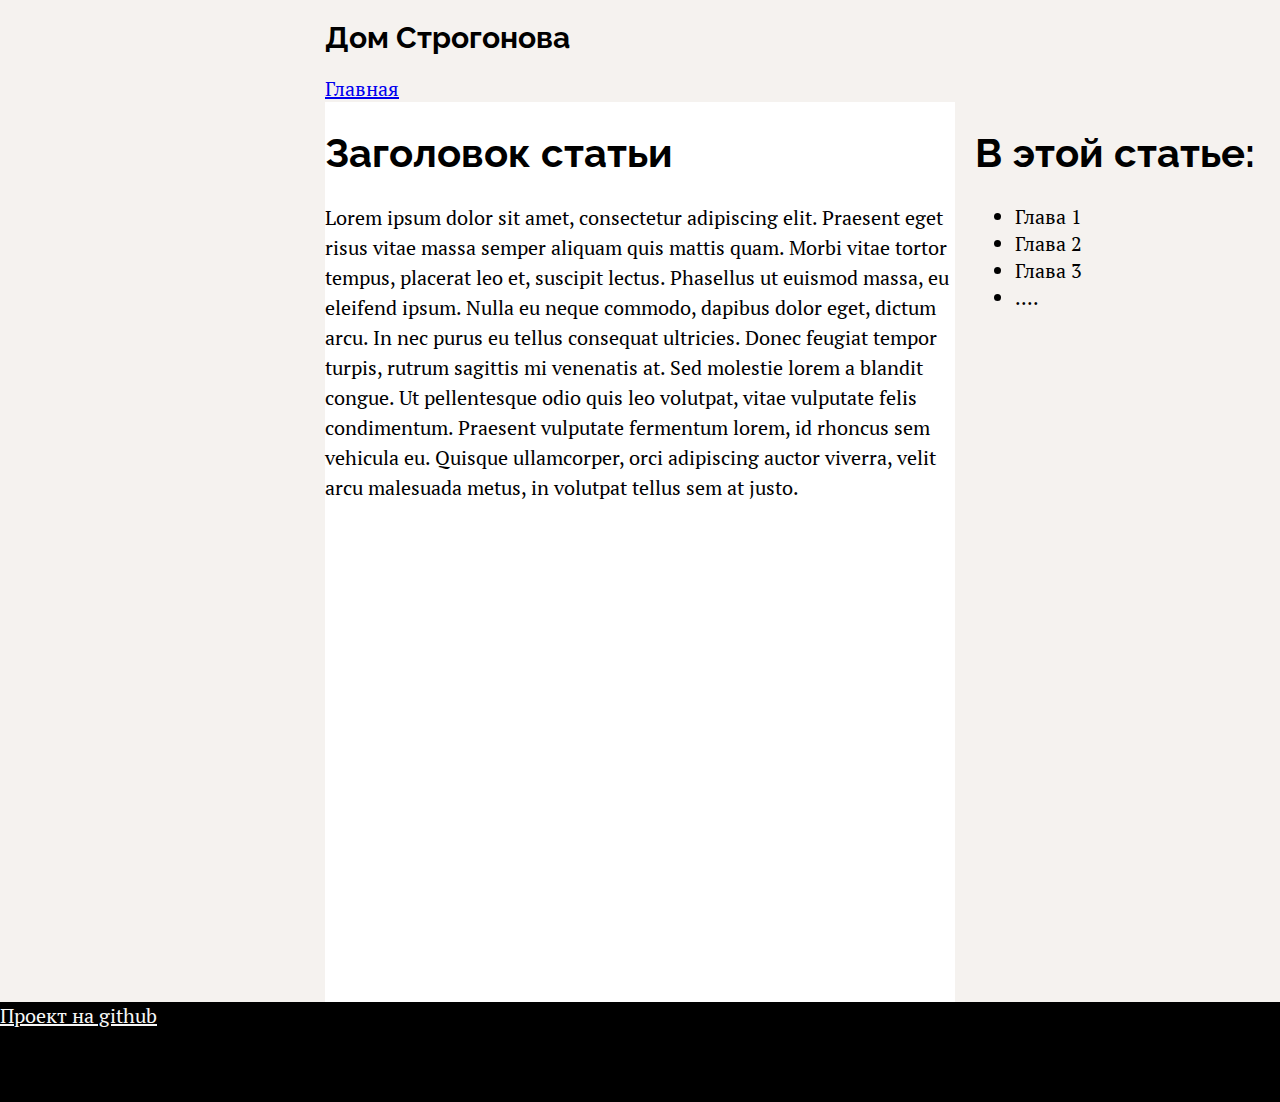
==== article.html @ 07bddcf1 "создан макет-сетка макет главной страницы; добавлен шаблон для статей;" ====
<!DOCTYPE html>
<html lang="en">
<head>
    <meta charset="UTF-8">
    <title>Статья</title>
    <link rel="stylesheet" href="styles.css">
</head>
<body>
<header> <!--The header element represents a group of introductory or navigational aids-->
    <div> <!--The hgroup element represents a heading and related content.-->
        <h1 class="logo">Дом Строгонова</h1>
        <a href="index.html">Главная</a>
    </div>
</header>
<aside class="">
    <h1>В этой статье:</h1>
    <ul>
        <li>Глава 1</li>
        <li>Глава 2</li>
        <li>Глава 3</li>
        <li>....</li>
    </ul>
</aside>
<main>
    <h1>Заголовок статьи</h1>
    <p>Lorem ipsum dolor sit amet, consectetur adipiscing elit. Praesent eget risus vitae massa semper aliquam quis
        mattis quam. Morbi vitae tortor tempus, placerat leo et, suscipit lectus. Phasellus ut euismod massa, eu
        eleifend ipsum. Nulla eu neque commodo, dapibus dolor eget, dictum arcu. In nec purus eu tellus consequat
        ultricies. Donec feugiat tempor turpis, rutrum sagittis mi venenatis at. Sed molestie lorem a blandit congue.
        Ut pellentesque odio quis leo volutpat, vitae vulputate felis condimentum. Praesent vulputate fermentum lorem,
        id rhoncus sem vehicula eu. Quisque ullamcorper, orci adipiscing auctor viverra, velit arcu malesuada metus, in
        volutpat tellus sem at justo.</p>
</main>
<footer>
    <a href="https://github.com/chaykovskogo11/chaykovskogo11" target="_blank">Проект на github</a>
</footer>
</body>
</html>
---- styles.css ----
@import url('https://fonts.googleapis.com/css2?family=Raleway:wght@700&display=swap');
@import url('https://fonts.googleapis.com/css2?family=PT+Serif:ital,wght@0,400;0,700;1,400&display=swap');

* {
    box-sizing: border-box;
}

body {
    margin: 0;
    font-family: 'PT Serif', serif;
    background-color: #f5f2ef;
    font-size: 20px;

    display: grid;
    grid-column-gap: 20px;
    grid-template-columns: repeat(12, 1fr);
}

h1, h2, h3,
h4, h5, h6 {
    font-family: 'Raleway', sans-serif;
}
.logo {
    font-size: 30px;
}
p {
    line-height: 1.5;
    margin: 0 auto 30px;
}
header {
    grid-column: 4 / 10;
}
header hgroup {
    display: flex;
    justify-content: space-between;
    align-items: baseline;
}
hgroup a {
    text-decoration: none;
    color: black;
    font-family: 'Raleway', sans-serif;
}
main {
    height: 100vh;
    background-color: #fff;
    grid-column: 4 / 10;
}
main hgroup {
    margin: 50px 50px 50px;
}
aside {
    grid-row: 2 / 3;
    grid-column: 10 / 13;
}
footer {
    grid-column: 1 / 13;
    display: flex;
    height: 100px;
    background-color: black;
}

footer * {
    color: #f7f7f7;
}
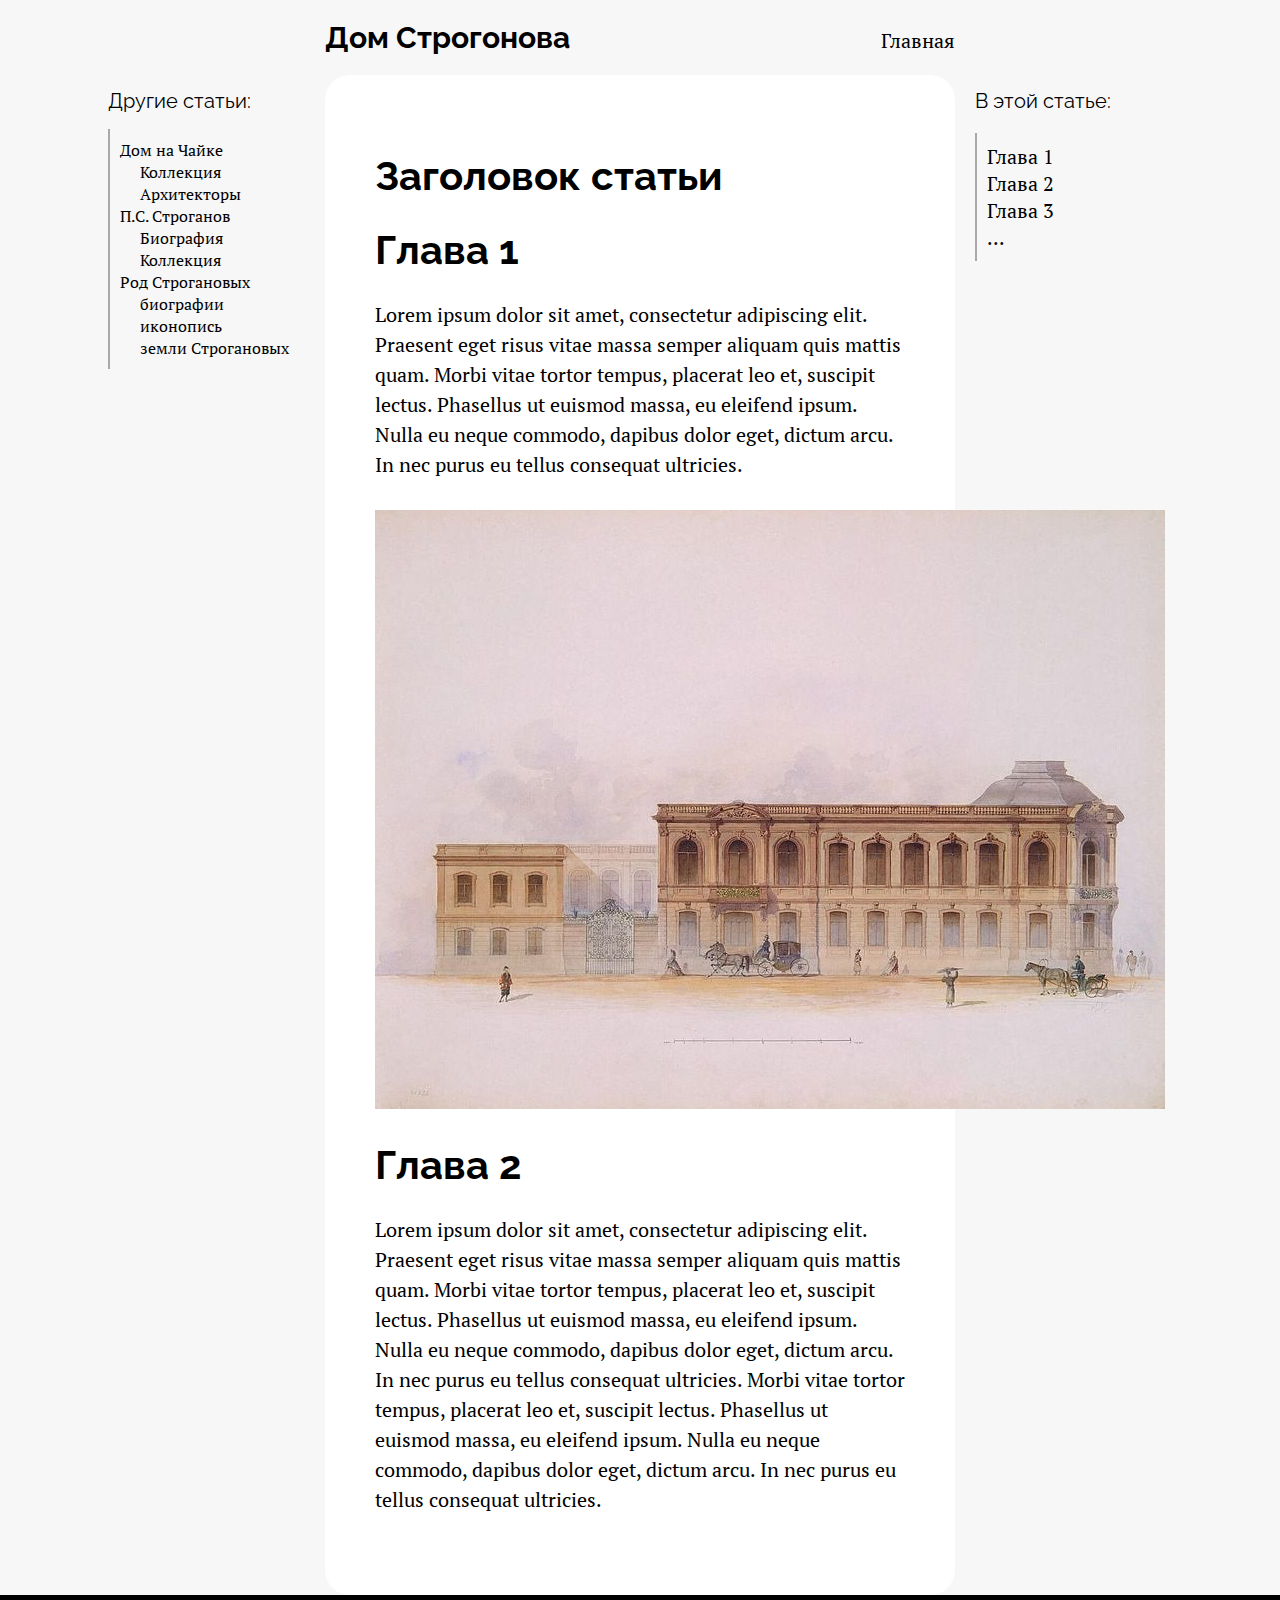
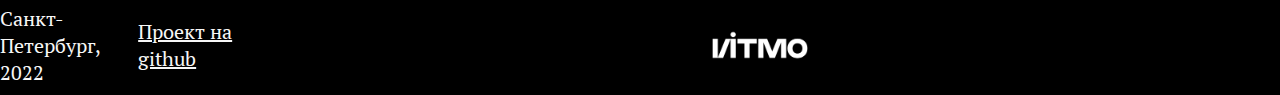
==== commit b6ff8aa8: "дополнение макета статьи" ====
--- a/article.html
+++ b/article.html
@@ -6,33 +6,74 @@
     <link rel="stylesheet" href="styles.css">
 </head>
 <body>
-<header> <!--The header element represents a group of introductory or navigational aids-->
-    <div> <!--The hgroup element represents a heading and related content.-->
-        <h1 class="logo">Дом Строгонова</h1>
-        <a href="index.html">Главная</a>
-    </div>
+<header>
+    <h1 class="logo">Дом Строгонова</h1>
+    <a class="fancy-a" href="index.html">Главная</a>
 </header>
-<aside class="">
+<nav class="list-of-articles">
+    <h1>Другие статьи:</h1>
+    <ul>
+        <li>Дом на Чайке
+            <ul>
+                <li>Коллекция</li>
+                <li>Архитекторы</li>
+            </ul>
+        </li>
+        <li>П.С. Строганов
+            <ul>
+                <li>Биография</li>
+                <li>Коллекция</li>
+            </ul>
+        </li>
+        <li>Род Строгановых
+            <ul>
+                <li>биографии</li>
+                <li>иконопись</li>
+                <li>земли Строгановых</li>
+            </ul>
+        </li>
+    </ul>
+</nav>
+<nav class="list-of-contents">
     <h1>В этой статье:</h1>
     <ul>
-        <li>Глава 1</li>
-        <li>Глава 2</li>
+        <li><a class="fancy-a" href="#chapter-1">Глава 1</a></li>
+        <li><a class="fancy-a" href="#chapter-2">Глава 2</a></li>
         <li>Глава 3</li>
-        <li>....</li>
+        <li>...</li>
     </ul>
-</aside>
+</nav>
 <main>
     <h1>Заголовок статьи</h1>
-    <p>Lorem ipsum dolor sit amet, consectetur adipiscing elit. Praesent eget risus vitae massa semper aliquam quis
-        mattis quam. Morbi vitae tortor tempus, placerat leo et, suscipit lectus. Phasellus ut euismod massa, eu
-        eleifend ipsum. Nulla eu neque commodo, dapibus dolor eget, dictum arcu. In nec purus eu tellus consequat
-        ultricies. Donec feugiat tempor turpis, rutrum sagittis mi venenatis at. Sed molestie lorem a blandit congue.
-        Ut pellentesque odio quis leo volutpat, vitae vulputate felis condimentum. Praesent vulputate fermentum lorem,
-        id rhoncus sem vehicula eu. Quisque ullamcorper, orci adipiscing auctor viverra, velit arcu malesuada metus, in
-        volutpat tellus sem at justo.</p>
+    <article>
+        <section id="chapter-1">
+            <h1>Глава 1</h1>
+            <p>Lorem ipsum dolor sit amet, consectetur adipiscing elit. Praesent eget risus vitae massa semper aliquam
+                quis
+                mattis quam. Morbi vitae tortor tempus, placerat leo et, suscipit lectus. Phasellus ut euismod massa, eu
+                eleifend ipsum. Nulla eu neque commodo, dapibus dolor eget, dictum arcu. In nec purus eu tellus
+                consequat
+                ultricies.</p>
+            <img src="photo_2022-10-04_21-31-27.jpg">
+        </section>
+        <section id="chapter-2">
+            <h1>Глава 2</h1>
+            <p>Lorem ipsum dolor sit amet, consectetur adipiscing elit. Praesent eget risus vitae massa semper aliquam
+                quis
+                mattis quam. Morbi vitae tortor tempus, placerat leo et, suscipit lectus. Phasellus ut euismod massa, eu
+                eleifend ipsum. Nulla eu neque commodo, dapibus dolor eget, dictum arcu. In nec purus eu tellus
+                consequat
+                ultricies. Morbi vitae tortor tempus, placerat leo et, suscipit lectus. Phasellus ut euismod massa, eu
+                eleifend ipsum. Nulla eu neque commodo, dapibus dolor eget, dictum arcu. In nec purus eu tellus
+                consequat
+                ultricies.</p>
+        </section>
+    </article>
 </main>
 <footer>
+    <p>Санкт-Петербург, 2022</p>
     <a href="https://github.com/chaykovskogo11/chaykovskogo11" target="_blank">Проект на github</a>
+    <img class="itmo-logo" src="itmo.png">
 </footer>
 </body>
 </html>--- a/styles.css
+++ b/styles.css
@@ -1,4 +1,4 @@
-@import url('https://fonts.googleapis.com/css2?family=Raleway:wght@700&display=swap');
+@import url('https://fonts.googleapis.com/css2?family=Raleway:wght@500;700&display=swap');
 @import url('https://fonts.googleapis.com/css2?family=PT+Serif:ital,wght@0,400;0,700;1,400&display=swap');
 
 * {
@@ -8,7 +8,7 @@
 body {
     margin: 0;
     font-family: 'PT Serif', serif;
-    background-color: #f5f2ef;
+    background-color: #f7f7f7;
     font-size: 20px;
 
     display: grid;
@@ -20,45 +20,83 @@
 h4, h5, h6 {
     font-family: 'Raleway', sans-serif;
 }
+
 .logo {
     font-size: 30px;
 }
-p {
+
+main p {
     line-height: 1.5;
     margin: 0 auto 30px;
 }
+
 header {
     grid-column: 4 / 10;
-}
-header hgroup {
     display: flex;
     justify-content: space-between;
     align-items: baseline;
 }
-hgroup a {
+
+.fancy-a:hover {
+    text-decoration: underline black;
+}
+
+.fancy-a {
     text-decoration: none;
     color: black;
-    font-family: 'Raleway', sans-serif;
 }
+
 main {
-    height: 100vh;
+    border-radius: 25px;
     background-color: #fff;
     grid-column: 4 / 10;
+    padding: 50px;
 }
+
 main hgroup {
     margin: 50px 50px 50px;
 }
-aside {
+
+nav > ul {
+    list-style-type: none;
+    padding: 10px;
+    border-left: solid 2px darkgray;
+}
+
+nav ul ul {
+    list-style-type: none;
+    padding-left: 20px;
+}
+
+nav h1 {
+    font-size: 20px;
+    font-weight: normal;
+}
+
+.list-of-contents {
+    position: sticky;
     grid-row: 2 / 3;
     grid-column: 10 / 13;
 }
+
+.list-of-articles {
+    grid-column: 2 / 4;
+    grid-row: 2 / 3;
+    font-size: 16px;
+}
+
 footer {
     grid-column: 1 / 13;
     display: flex;
+    align-items: center;
     height: 100px;
     background-color: black;
 }
 
 footer * {
     color: #f7f7f7;
+}
+
+.itmo-logo {
+    scale: 10%;
 }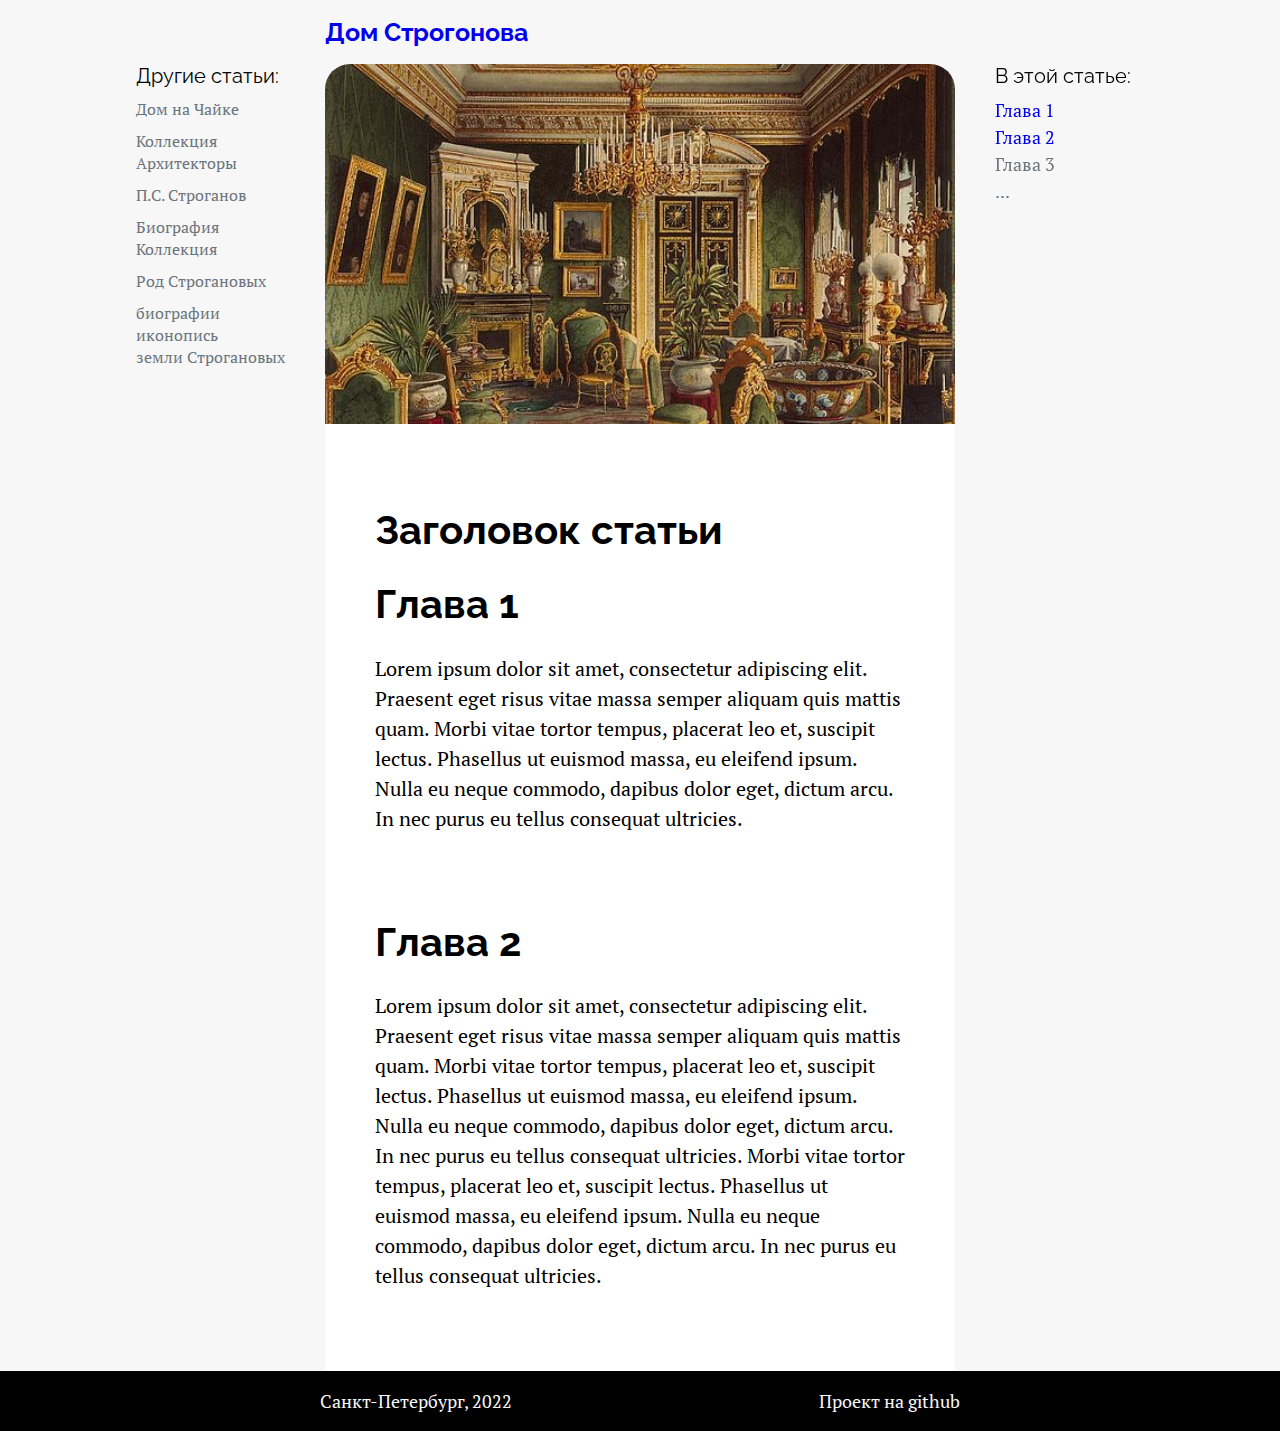
==== commit cab08f08: "шаблон для статей, список глав, футер" ====
--- a/article.html
+++ b/article.html
@@ -7,8 +7,7 @@
 </head>
 <body>
 <header>
-    <h1 class="logo">Дом Строгонова</h1>
-    <a class="fancy-a" href="index.html">Главная</a>
+    <h1 class="logo"><a href="index.html">Дом Строгонова</a></h1>
 </header>
 <nav class="list-of-articles">
     <h1>Другие статьи:</h1>
@@ -37,15 +36,16 @@
 <nav class="list-of-contents">
     <h1>В этой статье:</h1>
     <ul>
-        <li><a class="fancy-a" href="#chapter-1">Глава 1</a></li>
-        <li><a class="fancy-a" href="#chapter-2">Глава 2</a></li>
+        <li><a href="#chapter-1">Глава 1</a></li>
+        <li><a href="#chapter-2">Глава 2</a></li>
         <li>Глава 3</li>
         <li>...</li>
     </ul>
 </nav>
 <main>
-    <h1>Заголовок статьи</h1>
+    <img class="banner" src="img/photo_2022-10-12_23-13-34.jpg" alt="">
     <article>
+        <h1>Заголовок статьи</h1>
         <section id="chapter-1">
             <h1>Глава 1</h1>
             <p>Lorem ipsum dolor sit amet, consectetur adipiscing elit. Praesent eget risus vitae massa semper aliquam
@@ -54,7 +54,7 @@
                 eleifend ipsum. Nulla eu neque commodo, dapibus dolor eget, dictum arcu. In nec purus eu tellus
                 consequat
                 ultricies.</p>
-            <img src="photo_2022-10-04_21-31-27.jpg">
+            <img src="img/photo_2022-10-04_21-31-27.jpg" alt="">
         </section>
         <section id="chapter-2">
             <h1>Глава 2</h1>
@@ -71,9 +71,10 @@
     </article>
 </main>
 <footer>
-    <p>Санкт-Петербург, 2022</p>
-    <a href="https://github.com/chaykovskogo11/chaykovskogo11" target="_blank">Проект на github</a>
-    <img class="itmo-logo" src="itmo.png">
+    <section>
+        <p>Санкт-Петербург, 2022</p>
+        <a href="https://github.com/chaykovskogo11/chaykovskogo11" target="_blank">Проект на github</a>
+    </section>
 </footer>
 </body>
 </html>--- a/styles.css
+++ b/styles.css
@@ -7,13 +7,13 @@
 
 body {
     margin: 0;
+    background-color: #f7f7f7;
     font-family: 'PT Serif', serif;
-    background-color: #f7f7f7;
     font-size: 20px;
 
     display: grid;
+    grid-template-columns: repeat(12, 1fr);
     grid-column-gap: 20px;
-    grid-template-columns: repeat(12, 1fr);
 }
 
 h1, h2, h3,
@@ -22,12 +22,16 @@
 }
 
 .logo {
-    font-size: 30px;
+    font-size: 25px;
 }
 
 main p {
     line-height: 1.5;
     margin: 0 auto 30px;
+}
+
+img {
+    width: 100%;
 }
 
 header {
@@ -37,66 +41,100 @@
     align-items: baseline;
 }
 
-.fancy-a:hover {
+a:visited {
+    color: inherit;
+}
+
+a:hover {
+    /*text-decoration: underline black;*/
+    color: rgb(52, 109, 219);
+}
+
+a:active {
+    color: black;
+}
+
+a {
+    text-decoration: none;
+}
+
+main {
+    grid-column: 4 / 10;
+    min-height: 100vh;
+    border-radius: 25px 25px 0 0;
+    background-color: #fff;
+}
+article {
+    padding: 50px;
+}
+article > h1 {
+    font-size: 40px;
+}
+.banner {
+    object-fit: cover;
+    max-height: 360px;
+    border-radius: inherit;
+}
+main a {
     text-decoration: underline black;
 }
 
-.fancy-a {
-    text-decoration: none;
-    color: black;
-}
-
-main {
-    border-radius: 25px;
-    background-color: #fff;
-    grid-column: 4 / 10;
-    padding: 50px;
-}
-
-main hgroup {
-    margin: 50px 50px 50px;
-}
-
-nav > ul {
+nav ul {
     list-style-type: none;
-    padding: 10px;
-    border-left: solid 2px darkgray;
-}
-
-nav ul ul {
-    list-style-type: none;
-    padding-left: 20px;
+    padding: 0;
+    margin: 10px 0;
+    color: #6c757d;
+    /*border-left: solid 2px darkgray;*/
 }
 
 nav h1 {
+    margin: 0;
     font-size: 20px;
     font-weight: normal;
 }
 
 .list-of-contents {
+    align-self: start;
     position: sticky;
+    top: 30px;
     grid-row: 2 / 3;
     grid-column: 10 / 13;
+    margin-left: 20px;
+    font-size: 18px;
+}
+
+.list-of-contents ul {
+    color: #6c757d;
+}
+
+.list-of-contents li {
+    margin-bottom: 3px;
 }
 
 .list-of-articles {
     grid-column: 2 / 4;
     grid-row: 2 / 3;
+    justify-self: end;
+    margin-right: 20px;
     font-size: 16px;
 }
 
 footer {
+    display: grid;
     grid-column: 1 / 13;
+    grid-template-columns: repeat(12, 1fr);
+    background-color: black;
+}
+
+footer section {
     display: flex;
+    grid-column: 4 / 10;
+    flex-wrap: wrap;
+    justify-content: space-between;
     align-items: center;
-    height: 100px;
-    background-color: black;
+    font-size: 18px;
 }
 
 footer * {
     color: #f7f7f7;
 }
-
-.itmo-logo {
-    scale: 10%;
-}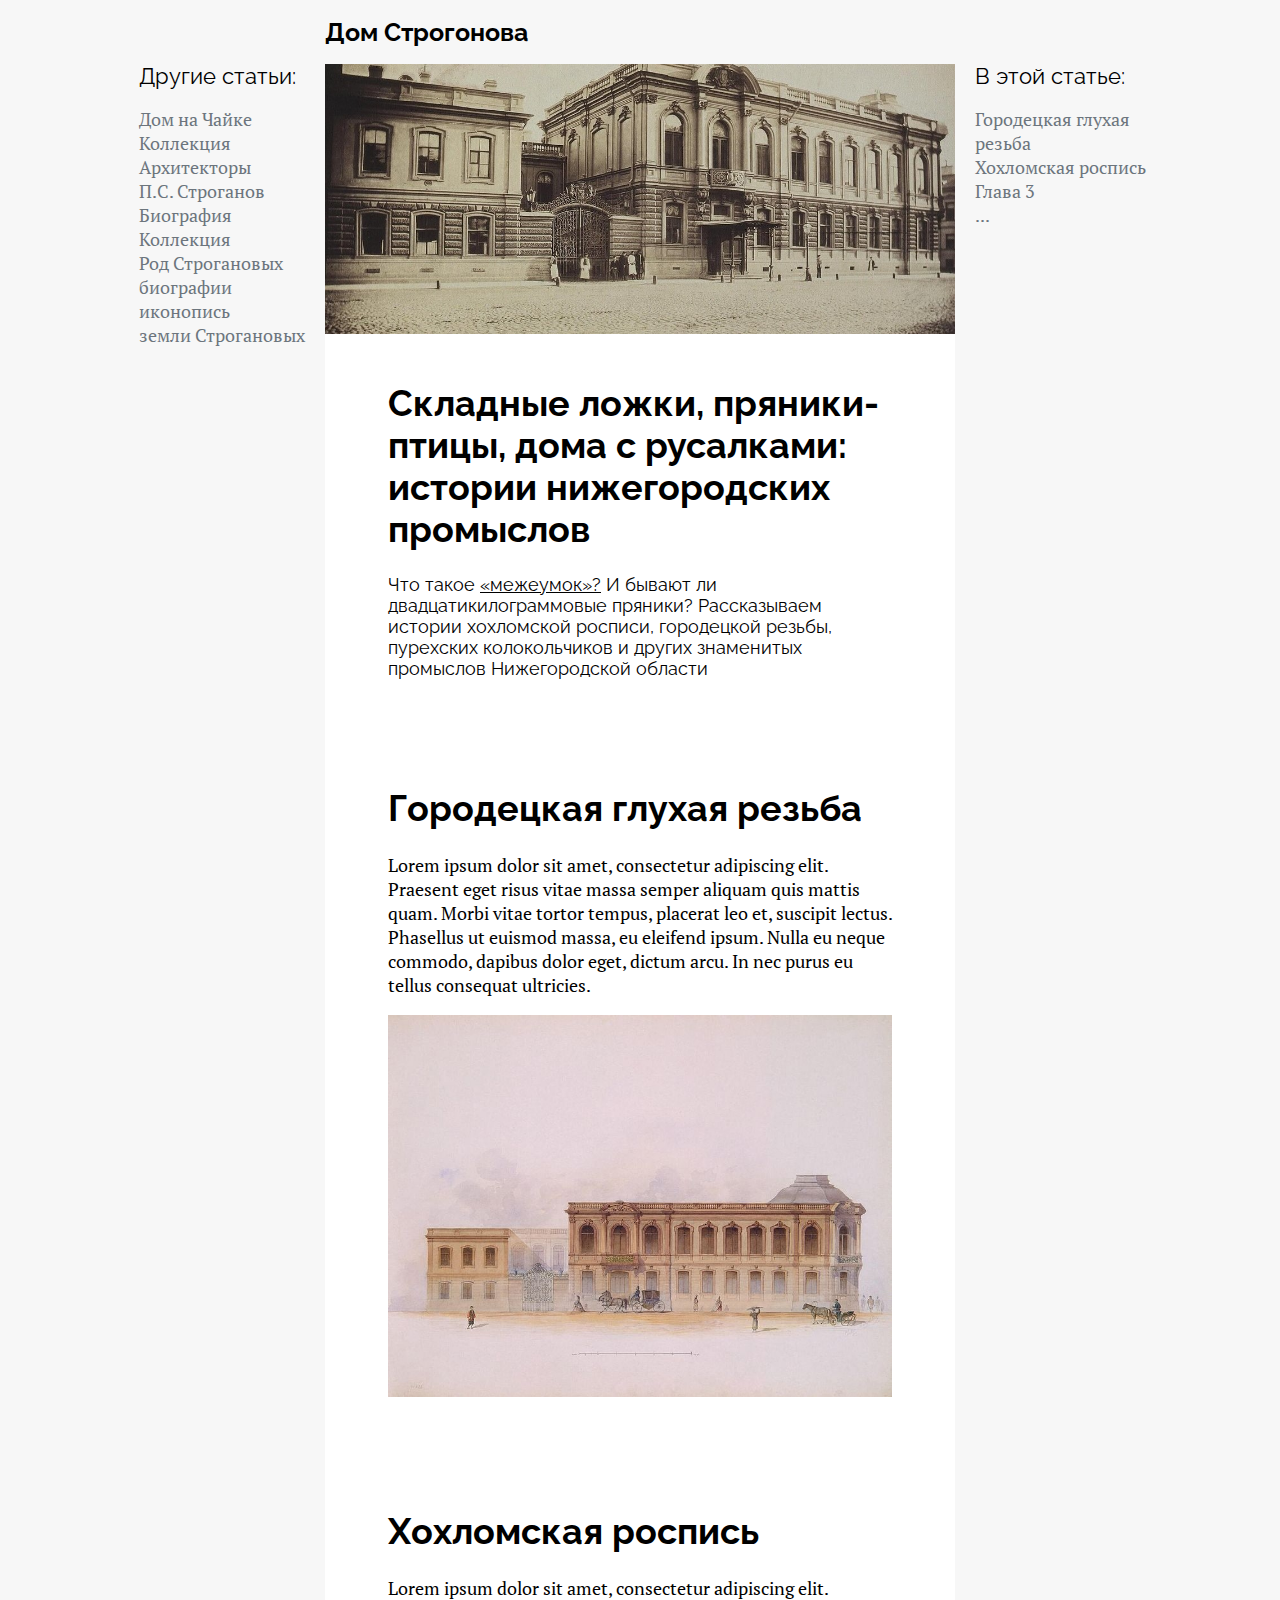
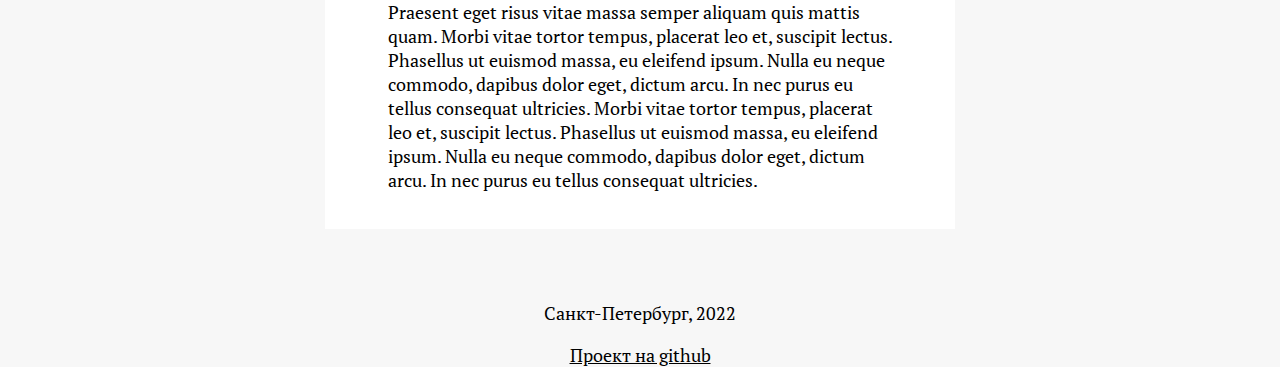
==== commit f3ceb4e8: "mobile version" ====
--- a/article.html
+++ b/article.html
@@ -2,79 +2,84 @@
 <html lang="en">
 <head>
     <meta charset="UTF-8">
+    <meta name="viewport" content="width=device-width,initial-scale=1" />
     <title>Статья</title>
     <link rel="stylesheet" href="styles.css">
 </head>
 <body>
-<header>
-    <h1 class="logo"><a href="index.html">Дом Строгонова</a></h1>
-</header>
-<nav class="list-of-articles">
-    <h1>Другие статьи:</h1>
-    <ul>
-        <li>Дом на Чайке
+    <header>
+        <h1 class="logo"><a href="index.html">Дом Строгонова</a></h1>
+        <img src="img/icons8-menu.svg" class="nav-button" alt="Навигация">
+    </header>
+    <nav class="list-of-articles" style="display: none">
+            <h1>Другие статьи:</h1>
             <ul>
-                <li>Коллекция</li>
-                <li>Архитекторы</li>
+                <li>Дом на Чайке
+                    <ul>
+                        <li>Коллекция</li>
+                        <li>Архитекторы</li>
+                    </ul>
+                </li>
+                <li>П.С. Строганов
+                    <ul>
+                        <li>Биография</li>
+                        <li>Коллекция</li>
+                    </ul>
+                </li>
+                <li>Род Строгановых
+                    <ul>
+                        <li>биографии</li>
+                        <li>иконопись</li>
+                        <li>земли Строгановых</li>
+                    </ul>
+                </li>
             </ul>
-        </li>
-        <li>П.С. Строганов
-            <ul>
-                <li>Биография</li>
-                <li>Коллекция</li>
-            </ul>
-        </li>
-        <li>Род Строгановых
-            <ul>
-                <li>биографии</li>
-                <li>иконопись</li>
-                <li>земли Строгановых</li>
-            </ul>
-        </li>
-    </ul>
-</nav>
-<nav class="list-of-contents">
-    <h1>В этой статье:</h1>
-    <ul>
-        <li><a href="#chapter-1">Глава 1</a></li>
-        <li><a href="#chapter-2">Глава 2</a></li>
-        <li>Глава 3</li>
-        <li>...</li>
-    </ul>
-</nav>
-<main>
-    <img class="banner" src="img/photo_2022-10-12_23-13-34.jpg" alt="">
-    <article>
-        <h1>Заголовок статьи</h1>
-        <section id="chapter-1">
-            <h1>Глава 1</h1>
-            <p>Lorem ipsum dolor sit amet, consectetur adipiscing elit. Praesent eget risus vitae massa semper aliquam
-                quis
-                mattis quam. Morbi vitae tortor tempus, placerat leo et, suscipit lectus. Phasellus ut euismod massa, eu
-                eleifend ipsum. Nulla eu neque commodo, dapibus dolor eget, dictum arcu. In nec purus eu tellus
-                consequat
-                ultricies.</p>
-            <img src="img/photo_2022-10-04_21-31-27.jpg" alt="">
+    </nav>
+    <nav class="list-of-contents" style="display: none">
+        <h1>В этой статье:</h1>
+        <ul>
+            <li><a href="#chapter-1">Городецкая глухая резьба</a></li>
+            <li><a href="#chapter-2">Хохломская роспись</a></li>
+            <li>Глава 3</li>
+            <li>...</li>
+        </ul>
+    </nav>
+    <main>
+        <img class="banner" src="img/img.jpg" alt="">
+        <article>
+            <h1>Складные ложки, пряники-птицы, дома с русалками: истории нижегородских промыслов</h1>
+            <p class="article-lead">Что такое <a href="index.html">«межеумок»?</a> И бывают ли двадцатикилограммовые пряники? Рассказываем истории хохломской росписи,
+                городецкой резьбы, пурехских колокольчиков и других знаменитых промыслов Нижегородской области</p>
+            <section id="chapter-1">
+                <h1>Городецкая глухая резьба</h1>
+                <p>Lorem ipsum dolor sit amet, consectetur adipiscing elit. Praesent eget risus vitae massa semper aliquam
+                    quis
+                    mattis quam. Morbi vitae tortor tempus, placerat leo et, suscipit lectus. Phasellus ut euismod massa, eu
+                    eleifend ipsum. Nulla eu neque commodo, dapibus dolor eget, dictum arcu. In nec purus eu tellus
+                    consequat
+                    ultricies.</p>
+                <img src="img/photo_2022-10-04_21-31-27.jpg" alt="">
+            </section>
+            <section id="chapter-2">
+                <h1>Хохломская роспись</h1>
+                <p>Lorem ipsum dolor sit amet, consectetur adipiscing elit. Praesent eget risus vitae massa semper aliquam
+                    quis
+                    mattis quam. Morbi vitae tortor tempus, placerat leo et, suscipit lectus. Phasellus ut euismod massa, eu
+                    eleifend ipsum. Nulla eu neque commodo, dapibus dolor eget, dictum arcu. In nec purus eu tellus
+                    consequat
+                    ultricies. Morbi vitae tortor tempus, placerat leo et, suscipit lectus. Phasellus ut euismod massa, eu
+                    eleifend ipsum. Nulla eu neque commodo, dapibus dolor eget, dictum arcu. In nec purus eu tellus
+                    consequat
+                    ultricies.</p>
+            </section>
+        </article>
+    </main>
+    <footer>
+        <section>
+            <p>Санкт-Петербург, 2022</p>
+            <a href="https://github.com/chaykovskogo11/chaykovskogo11" target="_blank">Проект на github</a>
         </section>
-        <section id="chapter-2">
-            <h1>Глава 2</h1>
-            <p>Lorem ipsum dolor sit amet, consectetur adipiscing elit. Praesent eget risus vitae massa semper aliquam
-                quis
-                mattis quam. Morbi vitae tortor tempus, placerat leo et, suscipit lectus. Phasellus ut euismod massa, eu
-                eleifend ipsum. Nulla eu neque commodo, dapibus dolor eget, dictum arcu. In nec purus eu tellus
-                consequat
-                ultricies. Morbi vitae tortor tempus, placerat leo et, suscipit lectus. Phasellus ut euismod massa, eu
-                eleifend ipsum. Nulla eu neque commodo, dapibus dolor eget, dictum arcu. In nec purus eu tellus
-                consequat
-                ultricies.</p>
-        </section>
-    </article>
-</main>
-<footer>
-    <section>
-        <p>Санкт-Петербург, 2022</p>
-        <a href="https://github.com/chaykovskogo11/chaykovskogo11" target="_blank">Проект на github</a>
-    </section>
-</footer>
+    </footer>
+    <script src="script.js"></script>
 </body>
 </html>--- a/styles.css
+++ b/styles.css
@@ -6,14 +6,11 @@
 }
 
 body {
-    margin: 0;
+    display: flex;
+    flex-direction: column;
+    margin: 0 auto;
+    font: 18px 'PT Serif', serif;
     background-color: #f7f7f7;
-    font-family: 'PT Serif', serif;
-    font-size: 20px;
-
-    display: grid;
-    grid-template-columns: repeat(12, 1fr);
-    grid-column-gap: 20px;
 }
 
 h1, h2, h3,
@@ -21,120 +18,142 @@
     font-family: 'Raleway', sans-serif;
 }
 
-.logo {
-    font-size: 25px;
-}
-
-main p {
-    line-height: 1.5;
-    margin: 0 auto 30px;
-}
-
 img {
     width: 100%;
 }
 
-header {
-    grid-column: 4 / 10;
-    display: flex;
-    justify-content: space-between;
-    align-items: baseline;
-}
-
-a:visited {
+/* Link styles */
+a:link, a:visited {
     color: inherit;
 }
 
 a:hover {
-    /*text-decoration: underline black;*/
-    color: rgb(52, 109, 219);
+    color: #346DDBFF;
 }
 
-a:active {
-    color: black;
-}
 
-a {
+header a,
+nav a {
     text-decoration: none;
 }
 
-main {
-    grid-column: 4 / 10;
-    min-height: 100vh;
-    border-radius: 25px 25px 0 0;
-    background-color: #fff;
+nav a:hover {
+    text-decoration: underline solid;
 }
-article {
-    padding: 50px;
+
+header a:hover {
+    color: inherit;
 }
-article > h1 {
-    font-size: 40px;
+
+/* Navigation styles */
+.list-of-articles,
+.list-of-contents {
+    padding: 1em;
 }
-.banner {
-    object-fit: cover;
-    max-height: 360px;
-    border-radius: inherit;
+
+nav h1 {
+    margin: 0;
+    font-size: 1.2em;
+    font-weight: normal;
 }
-main a {
-    text-decoration: underline black;
+
+nav ul {
+    color: #6c757d;
 }
 
 nav ul {
     list-style-type: none;
     padding: 0;
-    margin: 10px 0;
-    color: #6c757d;
-    /*border-left: solid 2px darkgray;*/
 }
 
-nav h1 {
-    margin: 0;
-    font-size: 20px;
-    font-weight: normal;
+/* Header styles */
+header {
+    display: flex;
+    justify-content: space-between;
+    align-items: center;
+    padding: 1em;
 }
 
-.list-of-contents {
-    align-self: start;
-    position: sticky;
-    top: 30px;
-    grid-row: 2 / 3;
-    grid-column: 10 / 13;
-    margin-left: 20px;
-    font-size: 18px;
+.logo {
+    font-size: 25px;
 }
 
-.list-of-contents ul {
-    color: #6c757d;
+.nav-button {
+    width: 30px;
+    height: 30px;
 }
 
-.list-of-contents li {
-    margin-bottom: 3px;
+/* Main styles */
+main {
+    background-color: white;
 }
 
-.list-of-articles {
-    grid-column: 2 / 4;
-    grid-row: 2 / 3;
-    justify-self: end;
-    margin-right: 20px;
-    font-size: 16px;
+.banner {
+    height: 15em;
+    object-fit: cover;
 }
 
+.article-lead {
+    font-family: 'Raleway', sans-serif;
+}
+
+article {
+    padding: 1em;
+}
+
+article section h1 {
+    margin-top: 3em;
+}
+
+/* Footer styles */
 footer {
-    display: grid;
-    grid-column: 1 / 13;
-    grid-template-columns: repeat(12, 1fr);
-    background-color: black;
+    margin-top: 3em;
 }
 
 footer section {
-    display: flex;
-    grid-column: 4 / 10;
-    flex-wrap: wrap;
-    justify-content: space-between;
-    align-items: center;
-    font-size: 18px;
+    text-align: center;
 }
 
-footer * {
-    color: #f7f7f7;
-}
+@media screen and (min-width: 45em) {
+    body {
+        display: grid;
+        grid-template-columns: repeat(12, 1fr);
+        column-gap: 20px;
+    }
+
+    header {
+        grid-column: 4 / 10;
+        padding: 0;
+    }
+
+    .nav-button {
+        display: none;
+    }
+
+    main {
+        grid-column: 4 / 10;
+        grid-row: 2;
+    }
+
+    article {
+        padding: 3% 10%;
+    }
+
+    .list-of-contents {
+        display: block !important;
+        grid-column: 10 / 12;
+        padding: 0;
+    }
+
+    .list-of-articles {
+        display: block !important;
+        grid-column: 2 / 4;
+        justify-self: end;
+        padding: 0;
+    }
+
+    footer {
+        grid-column: 4 / 10;
+    }
+
+}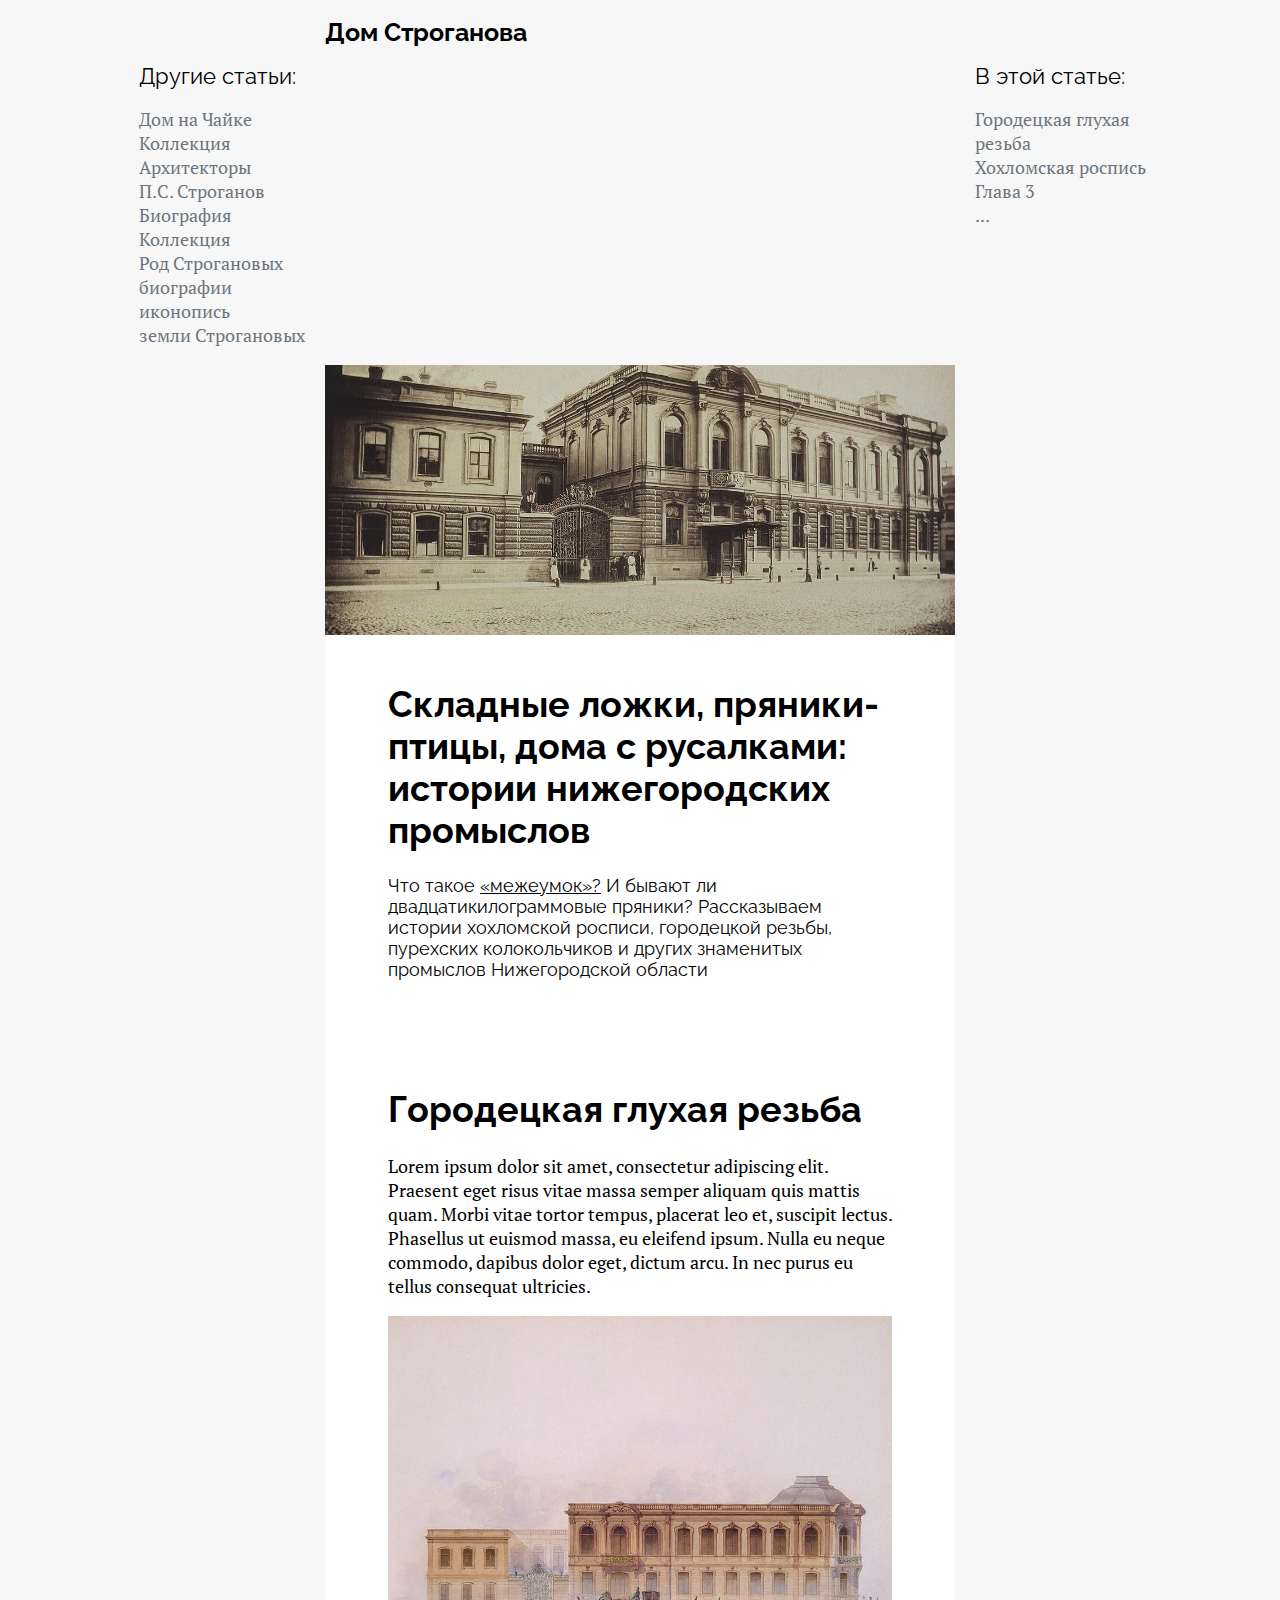
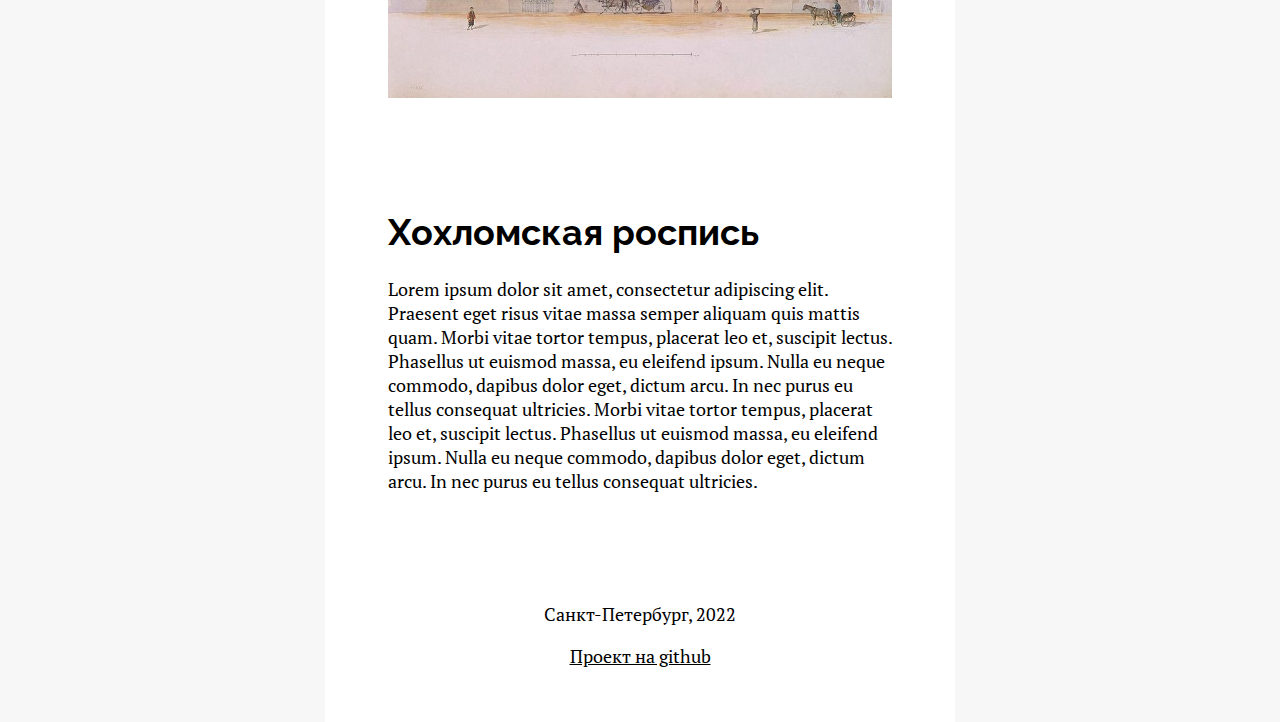
==== commit 609720a5: "опечатки" ====
--- a/article.html
+++ b/article.html
@@ -8,7 +8,7 @@
 </head>
 <body>
     <header>
-        <h1 class="logo"><a href="index.html">Дом Строгонова</a></h1>
+        <h1 class="logo"><a href="index.html">Дом Строганова</a></h1>
         <img src="img/icons8-menu.svg" class="nav-button" alt="Навигация">
     </header>
     <nav class="list-of-articles" style="display: none">
--- a/styles.css
+++ b/styles.css
@@ -71,7 +71,7 @@
     display: flex;
     justify-content: space-between;
     align-items: center;
-    padding: 1em;
+    padding: 0 1em;
 }
 
 .logo {
@@ -88,6 +88,28 @@
     background-color: white;
 }
 
+.text-wrapper {
+    padding: 0 1em;
+}
+
+.homepage-hero {
+    min-height: 20em;
+    background: linear-gradient(rgba(0, 0, 0, .3), rgba(0, 0, 0, .7)),
+    url("img/img.jpg") center/cover;
+    color: white;
+    padding: 1em;
+}
+
+.homepage-hero div {
+    display: flex;
+    flex-direction: column;
+    justify-content: space-evenly;
+}
+
+.homepage-hero h1 {
+    font-size: 2em;
+}
+
 .banner {
     height: 15em;
     object-fit: cover;
@@ -105,9 +127,42 @@
     margin-top: 3em;
 }
 
+.card-wrapper {
+    display: flex;
+    flex-flow: row wrap;
+}
+
+.card {
+    padding: 0 1em;
+    color: white;
+    background: linear-gradient(rgba(0, 0, 0, .3), rgba(0, 0, 0, .7)),
+    url("img/img.jpg") center/cover;
+    flex: 1;
+    min-height: 20em;
+    max-width: 100%;
+    border: 1px solid white;
+    display: flex;
+    flex-direction: column;
+    justify-content: space-between;
+}
+
+.card a {
+    text-decoration: none;
+}
+
+#collection-card {
+    background: linear-gradient(rgba(0, 0, 0, .3), rgba(0, 0, 0, .7)),
+    url("img/photo_2022-10-04_21-31-27.jpg") center/cover;
+}
+
+#architector-card {
+    background: linear-gradient(rgba(0, 0, 0, .3), rgba(0, 0, 0, .7)),
+    url("img/photo_2022-10-12_23-13-34.jpg") center/cover;
+}
+
 /* Footer styles */
 footer {
-    margin-top: 3em;
+    padding: 3em 0;
 }
 
 footer section {
@@ -130,9 +185,24 @@
         display: none;
     }
 
+    .homepage-hero {
+        grid-column: 1 / 13;
+        grid-row: 2;
+        display: grid;
+        grid-template-columns: repeat(12, 1fr);
+    }
+    .homepage-hero div {
+        grid-column: 4 / 10;
+        font-size: 1.5em;
+    }
+
     main {
         grid-column: 4 / 10;
-        grid-row: 2;
+        grid-row: 3;
+    }
+
+    .card-wrapper {
+        padding: 0 1em;
     }
 
     article {
@@ -154,6 +224,7 @@
 
     footer {
         grid-column: 4 / 10;
+        background-color: white;
     }
 
 }